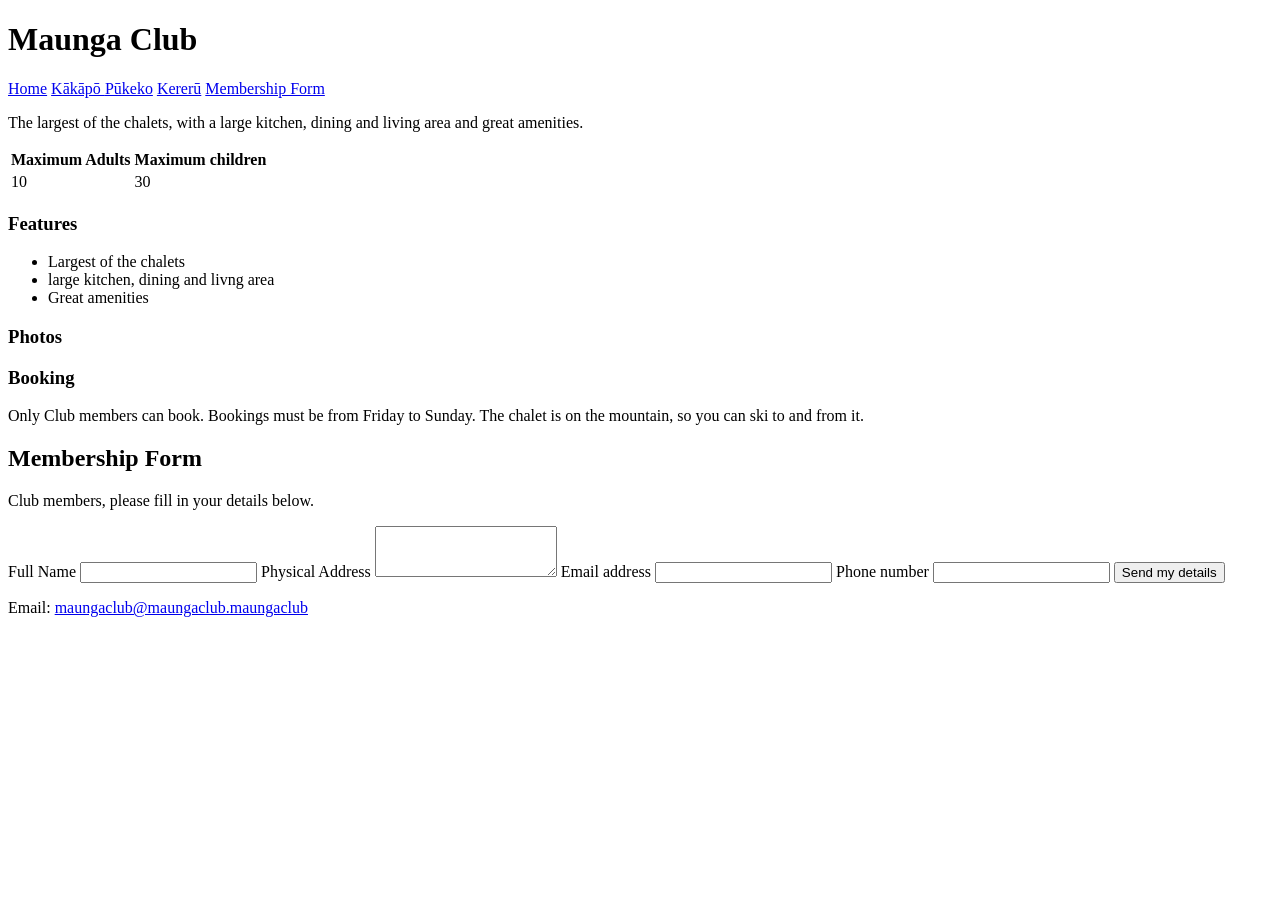
==== kakapo.html @ 293d5245 "Template website design" ====
<!DOCTYPE html>
<hmtl lang ="en"></hmtl>
<head>
    <meta charset = "UTF-8">
    <meta name ="viewport" content ="width=device-width, initial-scale=1.0">
    <title>Kākāpō | Maunga Club</title>
</head>
<body>

    <!--Header containing club name and navigation links (same on every page)-->
    <header>
        <h1>Maunga Club</h1>
        <nav>
            <a href="index.html">Home</a>
            <a href="kakapo.html">Kākāpō </a>
            <a href="pukeko.html">Pūkeko</a>
            <a href="kereru.html">Kererū</a>
            <a href="membership.html">Membership Form</a>
        </nav>
    </header>

    <main>

    <!--Chalet Name and Description-->
    <p>The largest of the chalets, with a large kitchen, dining and living area and great amenities.</p>

    <!-- Table of the maximum number of people -->
    <table> 
        <tr><th>Maximum Adults</th><th>Maximum children</th></tr>
        <tr><td>10</td><td>30</td></tr>
    </table>

    <!--Features of the Kakapo chalet-->
    <h3>Features</h3>
    <ul>
        <li>Largest of the chalets</li>
        <li> large kitchen, dining and livng area</li>
        <li>Great amenities</li>
    </ul>

    <!--images of the kakapo Chalets-->
    <h3>Photos</h3>
    


    <!--Booking Information-->
    <h3>Booking</h3>
    <p>Only Club members can book. Bookings must be from Friday to Sunday.
        The chalet is on the mountain, so you can ski to and from it.
    </p>
    </main>

     <!--Footer containing membership form (same on every page)-->
    <footer id="membership">
        <h2>Membership Form</h2>
        <p> Club members, please fill in your details below.</p>
        <!-- The form opens the user's email program with their details. "required" means the box cannot be empty-->
         <form action ="mailto: maungaclub@maungaclub.manugaclub" method=" post"enctype="text/plain">
            <label for= "name">Full Name</label>
            <input type="text" id ="name" name ="Full Name" required>

            <label for= "address">Physical Address</label>
            <textarea id ="address" name ="Physical address" rows="3" required></textarea>
            <label for="email">Email address</label>
      <input type="email" id="email" name="Email address" required>

      <label for="phone">Phone number</label>
      <input type="tel" id="phone" name="Phone number" required>

      <button type="submit">Send my details</button>
    </form>
    <p>Email: <a href="mailto:maungaclub@maungaclub.maungaclub">maungaclub@maungaclub.maungaclub</a></p>
  </footer>

</body>
</html>




</body>
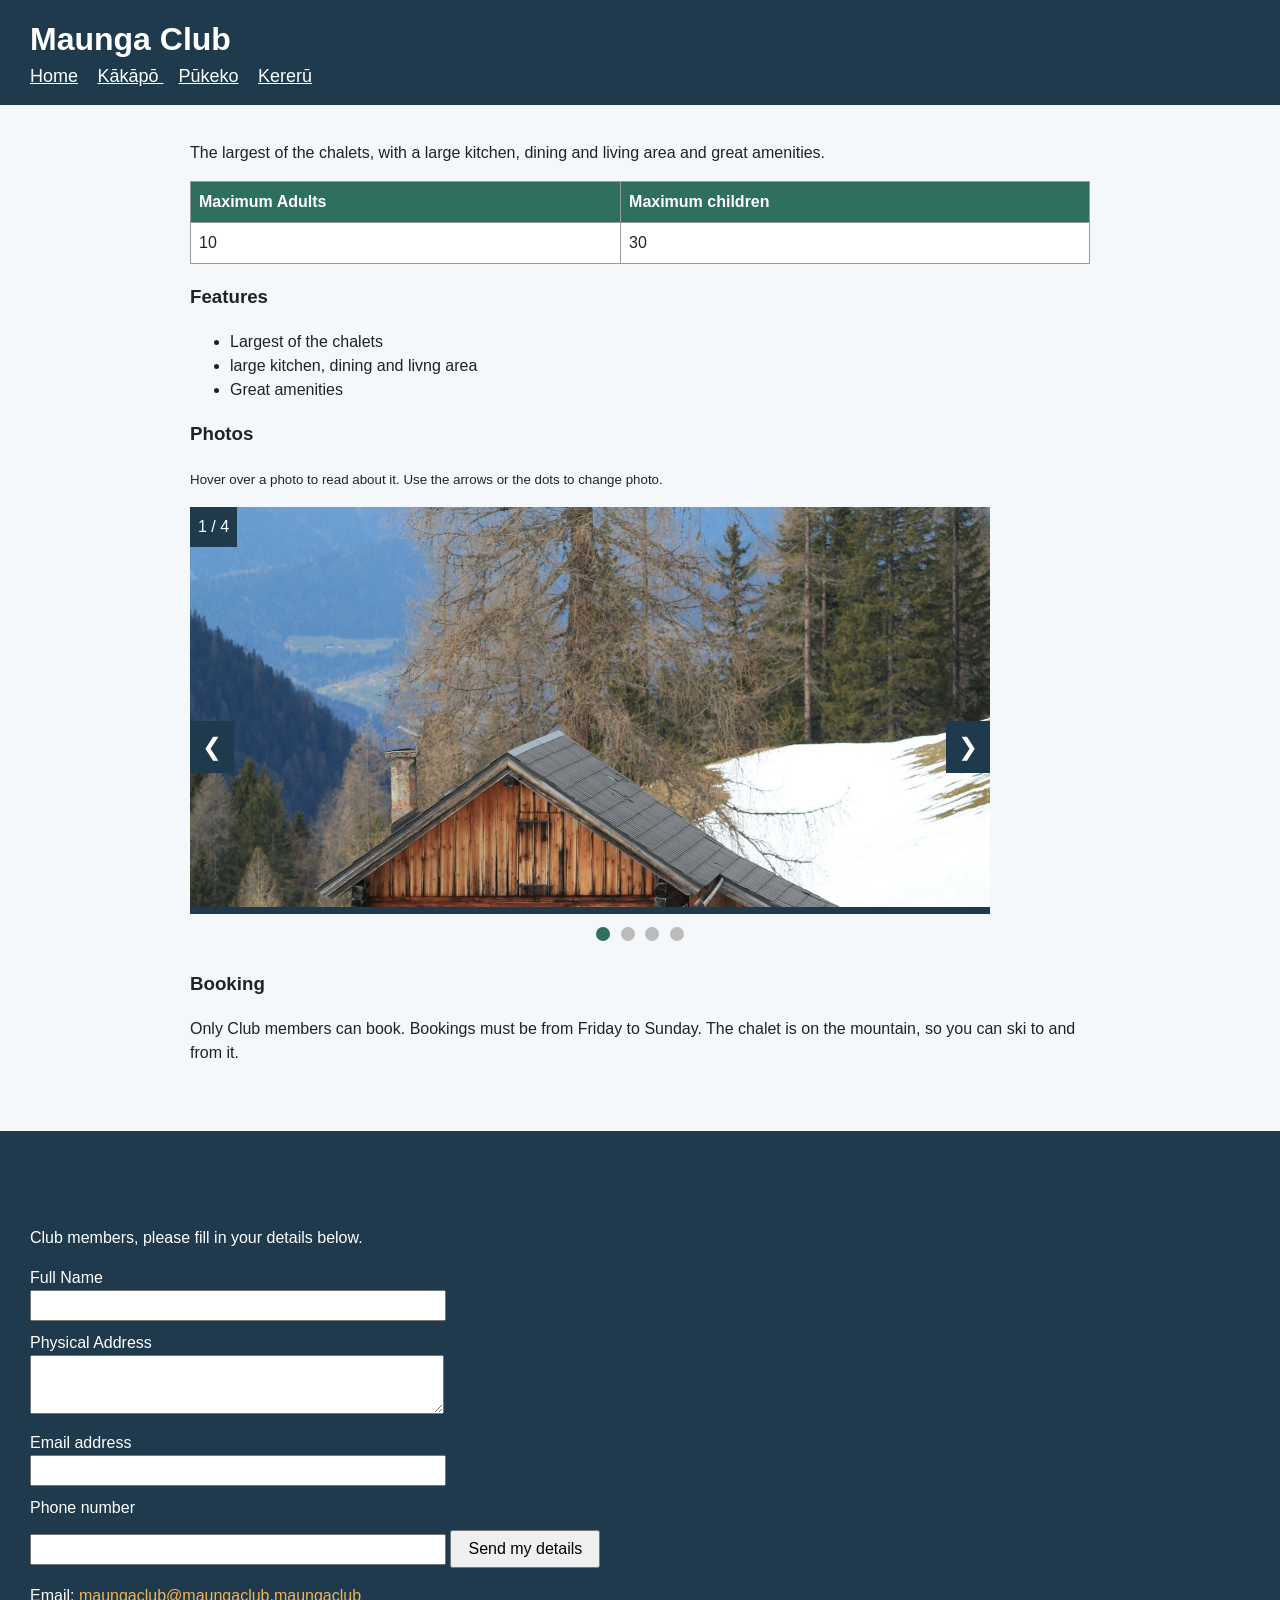
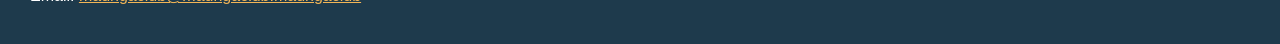
==== commit d75449f1: "Improving the template design" ====
--- a/kakapo.html
+++ b/kakapo.html
@@ -1,9 +1,11 @@
 <!DOCTYPE html>
-<hmtl lang ="en"></hmtl>
+<html lang ="en">
 <head>
     <meta charset = "UTF-8">
-    <meta name ="viewport" content ="width=device-width, initial-scale=1.0">
+    <meta name="viewport" content="width=device-width, initial-scale=1.0">
     <title>Kākāpō | Maunga Club</title>
+    <link rel="stylesheet" href="styles.css">
+
 </head>
 <body>
 
@@ -15,7 +17,6 @@
             <a href="kakapo.html">Kākāpō </a>
             <a href="pukeko.html">Pūkeko</a>
             <a href="kereru.html">Kererū</a>
-            <a href="membership.html">Membership Form</a>
         </nav>
     </header>
 
@@ -38,8 +39,52 @@
         <li>Great amenities</li>
     </ul>
 
-    <!--images of the kakapo Chalets-->
+   <!--Photo slideshow of the Kakapo chalet-->
     <h3>Photos</h3>
+    <p><small>Hover over a photo to read about it. Use the arrows or the dots to change photo.</small></p>
+
+    <div class="slideshow-container">
+
+        <!--Slide 1-->
+        <div class="mySlides fade">
+            <div class="numbertext">1 / 4</div>
+            <img src="AS91893_Resources/kakapo/cabin_exterior.jpg" alt="Outside of the Kākāpo chalet">
+            <div class="text">The outside of the Kākāpo chalet. Kākāpo is the largest of the three Maunga Club chalets and it sits right on the mountain, so guests can ski straight to the door. It is big enough for up to 10 adults and 30 children.</div>
+        </div>
+
+        <!--Slide 2-->
+        <div class="mySlides fade">
+            <div class="numbertext">2 / 4</div>
+            <img src="AS91893_Resources/kakapo/cabin_view.jpg" alt="The view from the Kākāpo chalet">
+            <div class="text">The view from the Kākāpo chalet. The chalet is on the mountain, which has 550 hectares of skiing and snowboarding and the longest season in New Zealand. Guests can ski to and from the chalet.</div>
+        </div>
+
+        <!--Slide 3-->
+        <div class="mySlides fade">
+            <div class="numbertext">3 / 4</div>
+            <img src="AS91893_Resources/kakapo/bunk_room.jpg" alt="A bunk room inside the Kākāpo chalet">
+            <div class="text">A bunk room inside the Kākāpo chalet. Kākāpo has shared accommodation, so large groups and families can all stay together under one roof.</div>
+        </div>
+
+        <!--Slide 4-->
+        <div class="mySlides fade">
+            <div class="numbertext">4 / 4</div>
+            <img src="AS91893_Resources/kakapo/hallway.jpg" alt="The hallway inside the Kākāpo chalet">
+            <div class="text">The hallway inside the Kākāpo chalet. It connects the bunk rooms to the large kitchen, dining and living area where guests can cook, eat and relax after a day in the snow.</div>
+        </div>
+
+        <!--Previous and next buttons-->
+        <button class="prev" onclick="plusSlides(-1)" aria-label="Previous photo">&#10094;</button>
+        <button class="next" onclick="plusSlides(1)" aria-label="Next photo">&#10095;</button>
+    </div>
+
+    <!--The dots under the photos (one dot for each photo)-->
+    <div class="dots">
+        <span class="dot" onclick="currentSlide(1)"></span>
+        <span class="dot" onclick="currentSlide(2)"></span>
+        <span class="dot" onclick="currentSlide(3)"></span>
+        <span class="dot" onclick="currentSlide(4)"></span>
+    </div>
     
 
 
@@ -55,7 +100,7 @@
         <h2>Membership Form</h2>
         <p> Club members, please fill in your details below.</p>
         <!-- The form opens the user's email program with their details. "required" means the box cannot be empty-->
-         <form action ="mailto: maungaclub@maungaclub.manugaclub" method=" post"enctype="text/plain">
+        <form action ="mailto: maungaclub@maungaclub.manugaclub" method=" post"enctype="text/plain">
             <label for= "name">Full Name</label>
             <input type="text" id ="name" name ="Full Name" required>
 
@@ -72,12 +117,6 @@
     <p>Email: <a href="mailto:maungaclub@maungaclub.maungaclub">maungaclub@maungaclub.maungaclub</a></p>
   </footer>
 
+<script src="script.js"></script>
 </body>
-</html>
-
-
-
-
-</body>
-
-
+</html>
--- a/styles.css
+++ b/styles.css
@@ -0,0 +1,52 @@
+/* ---------- Maunga Club styles (used by every page) ---------- */
+body { font-family: Arial, sans-serif; margin: 0; background-color: #f4f8fb; color: #222; line-height: 1.5; }
+header { background-color: #1e3a4c; color: white; padding: 15px 30px; }
+header h1 { margin: 0; }
+nav a { color: white; margin-right: 15px; font-size: 18px; }
+main { max-width: 900px; margin: 0 auto; padding: 20px; }
+h2 { color: #1e3a4c; }
+.chalet-box { background-color: white; border: 1px solid #ccc; border-left: 6px solid #2f6f5e; padding: 10px 20px; margin-bottom: 15px; }
+table { border-collapse: collapse; width: 100%; background-color: white; }
+th, td { border: 1px solid #999; padding: 8px; text-align: left; }
+th { background-color: #2f6f5e; color: white; }
+img { width: 100%; max-width: 280px; margin: 5px; }
+footer { background-color: #1e3a4c; color: white; padding: 20px 30px; margin-top: 30px; }
+footer a { color: #f2b556; }
+label { display: block; margin-top: 10px; }
+input, textarea { width: 100%; max-width: 400px; padding: 6px; }
+button { margin-top: 10px; padding: 8px 16px; font-size: 16px; }
+
+/* Heading inside the footer */
+.footer-title { color: white; }
+
+
+/* ---------- Photo slideshow (Kakapo page) ---------- */
+
+/* The box that holds the photos */
+.slideshow-container { position: relative; max-width: 800px; background-color: #1e3a4c; }
+
+/* Hide all the slides. The JavaScript shows one at a time */
+.mySlides { display: none; position: relative; }
+
+/* Make every photo the same size */
+.mySlides img { width: 100%; max-width: none; height: 400px; margin: 0; object-fit: cover; }
+
+/* Slide number in the top left corner */
+.numbertext { position: absolute; top: 0; left: 0; color: white; background-color: #1e3a4c; padding: 8px; }
+
+/* Description at the bottom of the photo. It is see-through (opacity 0) until the mouse is over the photo */
+.text { opacity: 0; transition: opacity 0.5s; position: absolute; bottom: 0; left: 0; width: 100%; color: white; background-color: #1e3a4c; padding: 15px; }
+
+/* When the mouse is over the photo, the description fades in (opacity 1) */
+.mySlides:hover .text { opacity: 1; }
+
+/* Previous and next buttons */
+.prev, .next { position: absolute; top: 50%; background-color: #1e3a4c; color: white; border: none; font-size: 24px; padding: 12px; cursor: pointer; }
+.prev { left: 0; }
+.next { right: 0; }
+.prev:hover, .next:hover { background-color: #2f6f5e; }
+
+/* The dots under the photos */
+.dots { text-align: center; margin-top: 10px; }
+.dot { display: inline-block; height: 14px; width: 14px; margin: 3px; background-color: #bbb; border-radius: 50%; cursor: pointer; }
+.dot:hover, .active { background-color: #2f6f5e; }
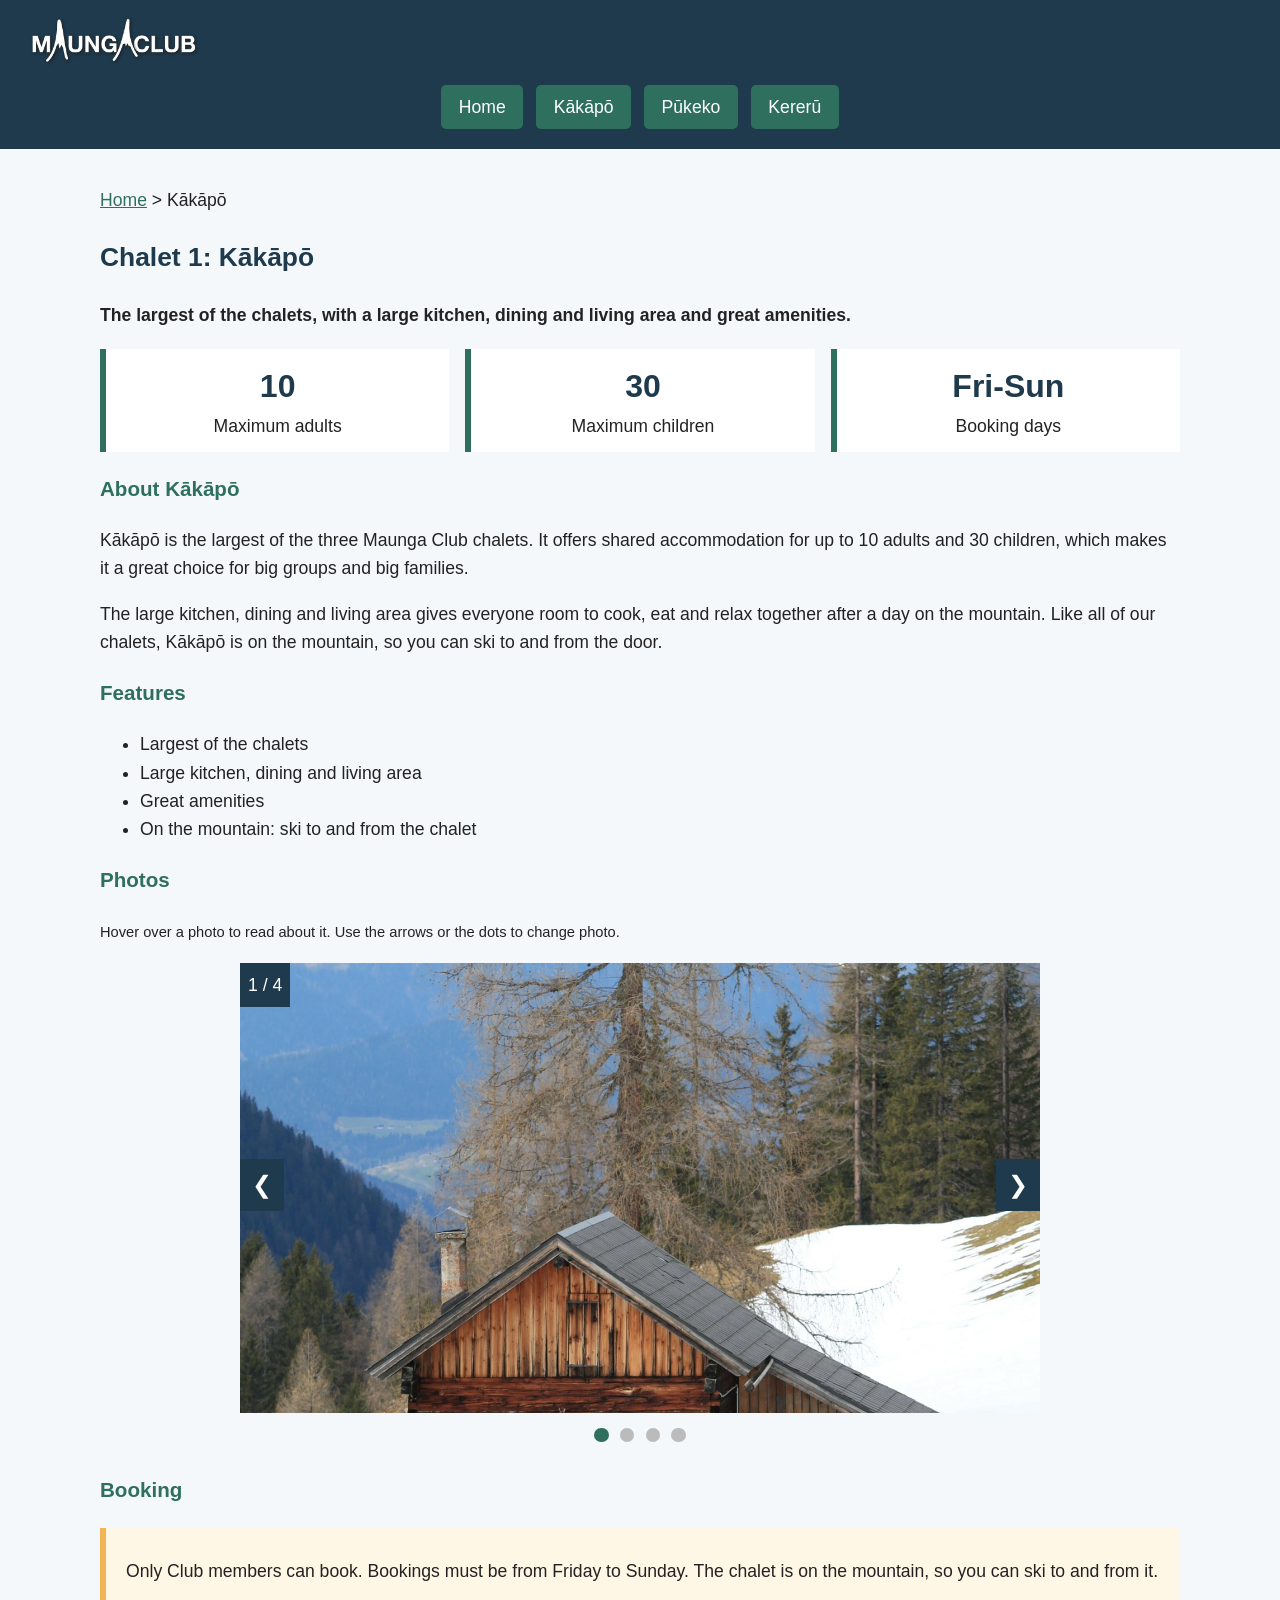
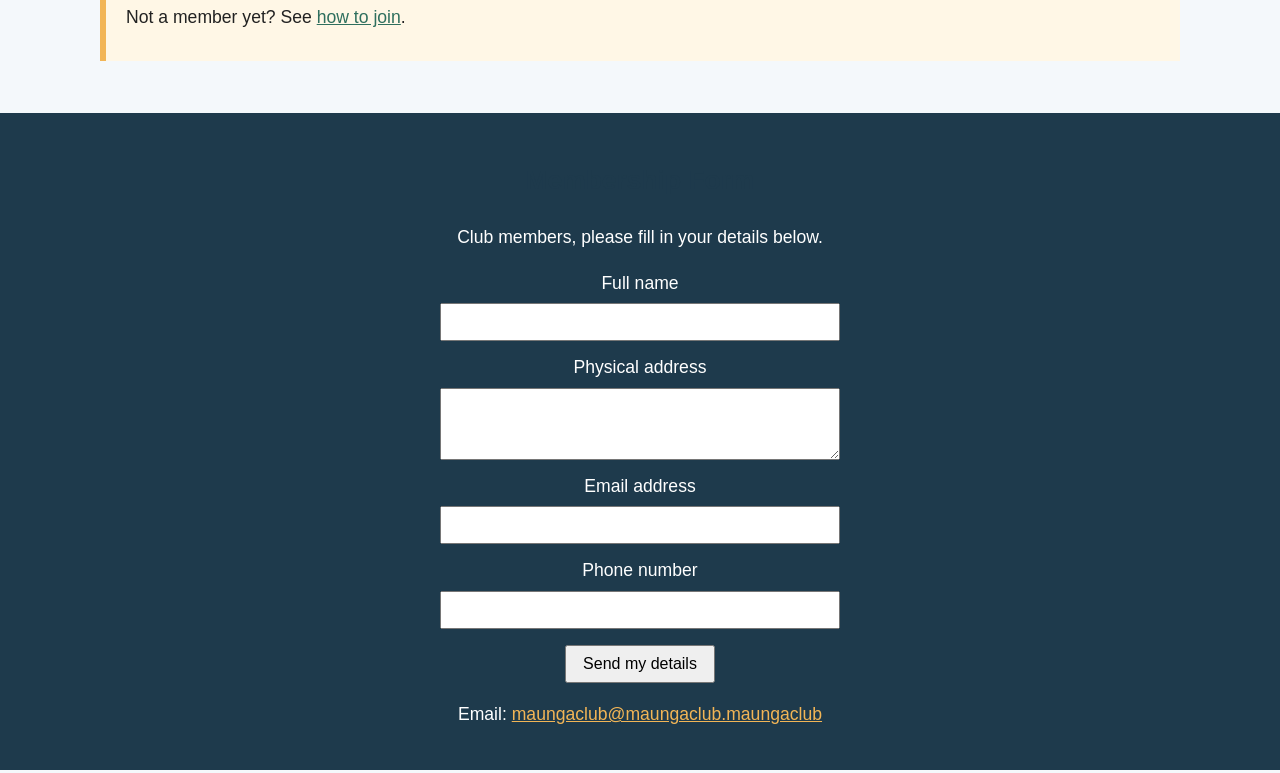
==== commit c274b168: "second improvment" ====
--- a/kakapo.html
+++ b/kakapo.html
@@ -1,122 +1,126 @@
 <!DOCTYPE html>
-<html lang ="en">
+<html lang="en">
 <head>
-    <meta charset = "UTF-8">
-    <meta name="viewport" content="width=device-width, initial-scale=1.0">
-    <title>Kākāpō | Maunga Club</title>
-    <link rel="stylesheet" href="styles.css">
-
+  <meta charset="UTF-8">
+  <meta name="viewport" content="width=device-width, initial-scale=1.0">
+  <title>Kākāpō | Maunga Club</title>
+  <link rel="stylesheet" href="styles.css"> <!-- Link to CSS file -->
 </head>
 <body>
+  <!-- Header containing the logo and navigation links (same on every page) -->
+  <header>
+    <h1><a class="logo" href="index.html" class="logo">
+        <img src="AS91893_Resources/Maunga_Club_white.png" alt="Maunga Club Logo"></a></h1>
+    <nav>
+      <a href="index.html">Home</a>
+      <a href="kakapo.html">Kākāpō</a>
+      <a href="pukeko.html">Pūkeko</a>
+      <a href="kereru.html">Kererū</a>
+    </nav>
+  </header>
 
-    <!--Header containing club name and navigation links (same on every page)-->
-    <header>
-        <h1>Maunga Club</h1>
-        <nav>
-            <a href="index.html">Home</a>
-            <a href="kakapo.html">Kākāpō </a>
-            <a href="pukeko.html">Pūkeko</a>
-            <a href="kereru.html">Kererū</a>
-        </nav>
-    </header>
+  <main>
+    <!-- Link back to the home page -->
+    <p><a href="index.html">Home</a> &gt; Kākāpō</p>
 
-    <main>
+    <!-- Chalet name and description -->
+    <h2>Chalet 1: Kākāpō</h2>
+    <p><strong>The largest of the chalets, with a large kitchen, dining and living area and great amenities.</strong></p>
 
-    <!--Chalet Name and Description-->
-    <p>The largest of the chalets, with a large kitchen, dining and living area and great amenities.</p>
+    <!-- Quick facts (this replaces the table) -->
+    <div class="facts">
+      <div class="fact"><span class="number">10</span>Maximum adults</div>
+      <div class="fact"><span class="number">30</span>Maximum children</div>
+      <div class="fact"><span class="number">Fri-Sun</span>Booking days</div>
+    </div>
 
-    <!-- Table of the maximum number of people -->
-    <table> 
-        <tr><th>Maximum Adults</th><th>Maximum children</th></tr>
-        <tr><td>10</td><td>30</td></tr>
-    </table>
+    <!-- More about the chalet -->
+    <h3>About Kākāpō</h3>
+    <p>Kākāpō is the largest of the three Maunga Club chalets. It offers shared accommodation for up to 10 adults and 30 children, which makes it a great choice for big groups and big families.</p>
+    <p>The large kitchen, dining and living area gives everyone room to cook, eat and relax together after a day on the mountain. Like all of our chalets, Kākāpō is on the mountain, so you can ski to and from the door.</p>
 
-    <!--Features of the Kakapo chalet-->
+    <!-- Features -->
     <h3>Features</h3>
     <ul>
-        <li>Largest of the chalets</li>
-        <li> large kitchen, dining and livng area</li>
-        <li>Great amenities</li>
+      <li>Largest of the chalets</li>
+      <li>Large kitchen, dining and living area</li>
+      <li>Great amenities</li>
+      <li>On the mountain: ski to and from the chalet</li>
     </ul>
 
-   <!--Photo slideshow of the Kakapo chalet-->
+    <!-- Photo slideshow -->
     <h3>Photos</h3>
     <p><small>Hover over a photo to read about it. Use the arrows or the dots to change photo.</small></p>
-
     <div class="slideshow-container">
 
-        <!--Slide 1-->
-        <div class="mySlides fade">
-            <div class="numbertext">1 / 4</div>
-            <img src="AS91893_Resources/kakapo/cabin_exterior.jpg" alt="Outside of the Kākāpo chalet">
-            <div class="text">The outside of the Kākāpo chalet. Kākāpo is the largest of the three Maunga Club chalets and it sits right on the mountain, so guests can ski straight to the door. It is big enough for up to 10 adults and 30 children.</div>
-        </div>
+      <!-- Slide 1 -->
+      <div class="mySlides fade">
+        <div class="numbertext">1 / 4</div>
+        <img src="AS91893_Resources/kakapo/cabin_exterior.jpg" alt="Outside of the Kākāpō chalet">
+        <div class="text">The outside of the Kākāpō chalet. Kākāpō is the largest of the three Maunga Club chalets and it sits right on the mountain, so guests can ski straight to the door. It is big enough for up to 10 adults and 30 children.</div>
+      </div>
 
-        <!--Slide 2-->
-        <div class="mySlides fade">
-            <div class="numbertext">2 / 4</div>
-            <img src="AS91893_Resources/kakapo/cabin_view.jpg" alt="The view from the Kākāpo chalet">
-            <div class="text">The view from the Kākāpo chalet. The chalet is on the mountain, which has 550 hectares of skiing and snowboarding and the longest season in New Zealand. Guests can ski to and from the chalet.</div>
-        </div>
+      <!-- Slide 2 -->
+      <div class="mySlides fade">
+        <div class="numbertext">2 / 4</div>
+        <img src="AS91893_Resources/kakapo/cabin_view.jpg" alt="The view from the Kākāpō chalet">
+        <div class="text">The view from the Kākāpō chalet. The chalet is on the mountain, which has 550 hectares of skiing and snowboarding and the longest season in New Zealand. Guests can ski to and from the chalet.</div>
+      </div>
 
-        <!--Slide 3-->
-        <div class="mySlides fade">
-            <div class="numbertext">3 / 4</div>
-            <img src="AS91893_Resources/kakapo/bunk_room.jpg" alt="A bunk room inside the Kākāpo chalet">
-            <div class="text">A bunk room inside the Kākāpo chalet. Kākāpo has shared accommodation, so large groups and families can all stay together under one roof.</div>
-        </div>
+      <!-- Slide 3 -->
+      <div class="mySlides fade">
+        <div class="numbertext">3 / 4</div>
+        <img src="AS91893_Resources/kakapo/bunk_room.jpg" alt="A bunk room inside the Kākāpō chalet">
+        <div class="text">A bunk room inside the Kākāpō chalet. Kākāpō has shared accommodation, so large groups and families can all stay together under one roof.</div>
+      </div>
 
-        <!--Slide 4-->
-        <div class="mySlides fade">
-            <div class="numbertext">4 / 4</div>
-            <img src="AS91893_Resources/kakapo/hallway.jpg" alt="The hallway inside the Kākāpo chalet">
-            <div class="text">The hallway inside the Kākāpo chalet. It connects the bunk rooms to the large kitchen, dining and living area where guests can cook, eat and relax after a day in the snow.</div>
-        </div>
+      <!-- Slide 4 -->
+      <div class="mySlides fade">
+        <div class="numbertext">4 / 4</div>
+        <img src="AS91893_Resources/kakapo/hallway.jpg" alt="The hallway inside the Kākāpō chalet">
+        <div class="text">The hallway inside the Kākāpō chalet. It connects the bunk rooms to the large kitchen, dining and living area where guests can cook, eat and relax after a day in the snow.</div>
+      </div>
 
-        <!--Previous and next buttons-->
-        <button class="prev" onclick="plusSlides(-1)" aria-label="Previous photo">&#10094;</button>
-        <button class="next" onclick="plusSlides(1)" aria-label="Next photo">&#10095;</button>
+      <!-- Previous and next buttons -->
+      <button class="prev" onclick="plusSlides(-1)" aria-label="Previous photo">&#10094;</button>
+      <button class="next" onclick="plusSlides(1)" aria-label="Next photo">&#10095;</button>
     </div>
 
-    <!--The dots under the photos (one dot for each photo)-->
+    <!-- The dots under the photos -->
     <div class="dots">
-        <span class="dot" onclick="currentSlide(1)"></span>
-        <span class="dot" onclick="currentSlide(2)"></span>
-        <span class="dot" onclick="currentSlide(3)"></span>
-        <span class="dot" onclick="currentSlide(4)"></span>
+      <span class="dot" onclick="currentSlide(1)"></span>
+      <span class="dot" onclick="currentSlide(2)"></span>
+      <span class="dot" onclick="currentSlide(3)"></span>
+      <span class="dot" onclick="currentSlide(4)"></span>
     </div>
-    
 
+    <!-- Booking information -->
+    <h3>Booking</h3>
+    <div class="notice">
+      <p>Only Club members can book. Bookings must be from Friday to Sunday. The chalet is on the mountain, so you can ski to and from it.</p>
+      <p>Not a member yet? See <a href="index.html#join">how to join</a>.</p>
+    </div>
+  </main>
 
-    <!--Booking Information-->
-    <h3>Booking</h3>
-    <p>Only Club members can book. Bookings must be from Friday to Sunday.
-        The chalet is on the mountain, so you can ski to and from it.
-    </p>
-    </main>
-
-     <!--Footer containing membership form (same on every page)-->
-    <footer id="membership">
-        <h2>Membership Form</h2>
-        <p> Club members, please fill in your details below.</p>
-        <!-- The form opens the user's email program with their details. "required" means the box cannot be empty-->
-        <form action ="mailto: maungaclub@maungaclub.manugaclub" method=" post"enctype="text/plain">
-            <label for= "name">Full Name</label>
-            <input type="text" id ="name" name ="Full Name" required>
-
-            <label for= "address">Physical Address</label>
-            <textarea id ="address" name ="Physical address" rows="3" required></textarea>
-            <label for="email">Email address</label>
+  <!-- Footer containing the membership form (same on every page) -->
+  <footer id="membership">
+    <h2 class="footer-title">Membership Form</h2>
+    <p>Club members, please fill in your details below.</p>
+    <!-- The form opens the user's email program with their details. "required" means the box cannot be empty -->
+    <form action="mailto:maungaclub@maungaclub.maungaclub" method="post" enctype="text/plain">
+      <label for="name">Full name</label>
+      <input type="text" id="name" name="Full name" required>
+      <label for="address">Physical address</label>
+      <textarea id="address" name="Physical address" rows="3" required></textarea>
+      <label for="email">Email address</label>
       <input type="email" id="email" name="Email address" required>
-
       <label for="phone">Phone number</label>
       <input type="tel" id="phone" name="Phone number" required>
-
       <button type="submit">Send my details</button>
     </form>
     <p>Email: <a href="mailto:maungaclub@maungaclub.maungaclub">maungaclub@maungaclub.maungaclub</a></p>
   </footer>
 
-<script src="script.js"></script>
+  <script src="script.js"></script>
 </body>
 </html>
--- a/styles.css
+++ b/styles.css
@@ -1,52 +1,105 @@
-/* ---------- Maunga Club styles (used by every page) ---------- */
-body { font-family: Arial, sans-serif; margin: 0; background-color: #f4f8fb; color: #222; line-height: 1.5; }
-header { background-color: #1e3a4c; color: white; padding: 15px 30px; }
-header h1 { margin: 0; }
-nav a { color: white; margin-right: 15px; font-size: 18px; }
-main { max-width: 900px; margin: 0 auto; padding: 20px; }
+/* ---------- Base styles ---------- */
+* { box-sizing: border-box; }
+
+/* Sizes use rem (relative to the base font size) so the page scales on big screens and when zoomed */
+html { font-size: 100%; }
+@media (min-width: 1600px) { html { font-size: 125%; } }   /* zoomed out / big screens: make everything bigger */
+@media (min-width: 2400px) { html { font-size: 150%; } }
+
+body { font-family: Arial, sans-serif; font-size: 1.1rem; margin: 0; background-color: #f4f8fb; color: #222; line-height: 1.6; }
+main { max-width: 70rem; margin: 0 auto; padding: 1.25rem; }
 h2 { color: #1e3a4c; }
-.chalet-box { background-color: white; border: 1px solid #ccc; border-left: 6px solid #2f6f5e; padding: 10px 20px; margin-bottom: 15px; }
-table { border-collapse: collapse; width: 100%; background-color: white; }
-th, td { border: 1px solid #999; padding: 8px; text-align: left; }
-th { background-color: #2f6f5e; color: white; }
-img { width: 100%; max-width: 280px; margin: 5px; }
-footer { background-color: #1e3a4c; color: white; padding: 20px 30px; margin-top: 30px; }
+h3 { color: #2f6f5e; }
+img { max-width: 100%; height: auto; }
+a { color: #2f6f5e; }
+
+/* ---------- Header and navigation ---------- */
+header { 
+  background-color: #1e3a4c; 
+  padding: 1rem 1.5rem; 
+}
+
+header h1 { 
+  margin: 0; 
+  text-align: left; 
+}
+
+/* Forces logo dimensions to stay identical on every page */
+.logo,
+.logo img {
+  display: block;
+  width: 14rem;
+  max-width: 80%;
+  height: auto;
+}
+
+nav { 
+  text-align: center; 
+  margin-top: 0.75rem; 
+}
+
+nav a { 
+  display: inline-block; 
+  color: white; 
+  background-color: #2f6f5e; 
+  padding: 0.5rem 1.1rem; 
+  margin: 0.25rem; 
+  text-decoration: none; 
+  border-radius: 5px; 
+}
+
+nav a:hover { 
+  background-color: #f2b556; 
+  color: #1e3a4c; 
+}
+
+nav { text-align: center; margin-top: 0.75rem; }
+nav a { display: inline-block; color: white; background-color: #2f6f5e; padding: 0.5rem 1.1rem; margin: 0.25rem; text-decoration: none; border-radius: 5px; }
+nav a:hover { background-color: #f2b556; color: #1e3a4c; }
+
+/* ---------- Home page ---------- */
+.hero { background-color: #2f6f5e; color: white; text-align: center; padding: 2.5rem 1.25rem; }
+.hero h2 { color: white; font-size: 2rem; margin: 0 0 0.5rem 0; }
+.hero p { max-width: 45rem; margin: 0 auto; }
+
+/* Chalet boxes sit in a grid: 3 across on wide screens, fewer across when narrow or zoomed in */
+.chalet-grid { display: grid; grid-template-columns: repeat(auto-fit, minmax(16rem, 1fr)); gap: 1.25rem; }
+.chalet-box { background-color: white; border: 1px solid #ccc; border-top: 6px solid #2f6f5e; padding: 1rem 1.25rem; }
+.chalet-box img { width: 100%; height: 11rem; object-fit: cover; margin-bottom: 0.5rem; }
+
+/* ---------- Chalet pages ---------- */
+.facts { display: flex; flex-wrap: wrap; gap: 1rem; margin: 1.25rem 0; }
+.fact { flex: 1 1 10rem; background-color: white; border-left: 6px solid #2f6f5e; padding: 0.75rem 1rem; text-align: center; }
+.number { display: block; font-size: 2rem; font-weight: bold; color: #1e3a4c; }
+.notice { background-color: #fff7e6; border-left: 6px solid #f2b556; padding: 0.75rem 1.25rem; }
+
+/* ---------- Footer and form ---------- */
+footer { background-color: #1e3a4c; color: white; padding: 1.5rem; margin-top: 2rem; text-align: center; }
 footer a { color: #f2b556; }
-label { display: block; margin-top: 10px; }
-input, textarea { width: 100%; max-width: 400px; padding: 6px; }
-button { margin-top: 10px; padding: 8px 16px; font-size: 16px; }
+label { display: block; margin-top: 0.75rem; }
+input, textarea { width: 100%; max-width: 25rem; padding: 0.5rem; margin: 0.4rem auto; display: block; font-size: 1rem; }
+button { margin: 1rem auto 0.25rem auto; padding: 0.5rem 1rem; font-size: 1rem; display: block; cursor: pointer; }
 
-/* Heading inside the footer */
-.footer-title { color: white; }
+/* ---------- Photo slideshow ---------- */
+.slideshow-container { position: relative; max-width: 50rem; margin: 0 auto; background-color: #1e3a4c; }
+.mySlides { display: none; position: relative; }
+.mySlides img { width: 100%; aspect-ratio: 16 / 9; max-height: 32rem; height: auto; object-fit: cover; display: block; }   /* photo shape stays the same when zoomed */
+.numbertext { position: absolute; top: 0; left: 0; color: white; background-color: #1e3a4c; padding: 0.5rem; }
 
-
-/* ---------- Photo slideshow (Kakapo page) ---------- */
-
-/* The box that holds the photos */
-.slideshow-container { position: relative; max-width: 800px; background-color: #1e3a4c; }
-
-/* Hide all the slides. The JavaScript shows one at a time */
-.mySlides { display: none; position: relative; }
-
-/* Make every photo the same size */
-.mySlides img { width: 100%; max-width: none; height: 400px; margin: 0; object-fit: cover; }
-
-/* Slide number in the top left corner */
-.numbertext { position: absolute; top: 0; left: 0; color: white; background-color: #1e3a4c; padding: 8px; }
-
-/* Description at the bottom of the photo. It is see-through (opacity 0) until the mouse is over the photo */
-.text { opacity: 0; transition: opacity 0.5s; position: absolute; bottom: 0; left: 0; width: 100%; color: white; background-color: #1e3a4c; padding: 15px; }
-
-/* When the mouse is over the photo, the description fades in (opacity 1) */
+/* The description fades in when the mouse is over the photo */
+.text { opacity: 0; transition: opacity 0.5s; position: absolute; bottom: 0; left: 0; width: 100%; color: white; background-color: #1e3a4c; padding: 1rem; }
 .mySlides:hover .text { opacity: 1; }
 
-/* Previous and next buttons */
-.prev, .next { position: absolute; top: 50%; background-color: #1e3a4c; color: white; border: none; font-size: 24px; padding: 12px; cursor: pointer; }
+.prev, .next { position: absolute; top: 40%; background-color: #1e3a4c; color: white; border: none; font-size: 1.5rem; padding: 0.75rem; cursor: pointer; }
 .prev { left: 0; }
 .next { right: 0; }
 .prev:hover, .next:hover { background-color: #2f6f5e; }
+.dots { text-align: center; margin-top: 0.75rem; }
+.dot { display: inline-block; height: 0.9rem; width: 0.9rem; margin: 0.2rem; background-color: #bbb; border-radius: 50%; cursor: pointer; }
+.dot:hover, .active { background-color: #2f6f5e; }
 
-/* The dots under the photos */
-.dots { text-align: center; margin-top: 10px; }
-.dot { display: inline-block; height: 14px; width: 14px; margin: 3px; background-color: #bbb; border-radius: 50%; cursor: pointer; }
-.dot:hover, .active { background-color: #2f6f5e; }
+/* Small screens, phones and zoomed in: put the description under the photo so it never covers it */
+@media (max-width: 700px) {
+  .text { position: static; opacity: 1; }
+  .prev, .next { top: 20%; }
+  .logo img { width: 10rem; }
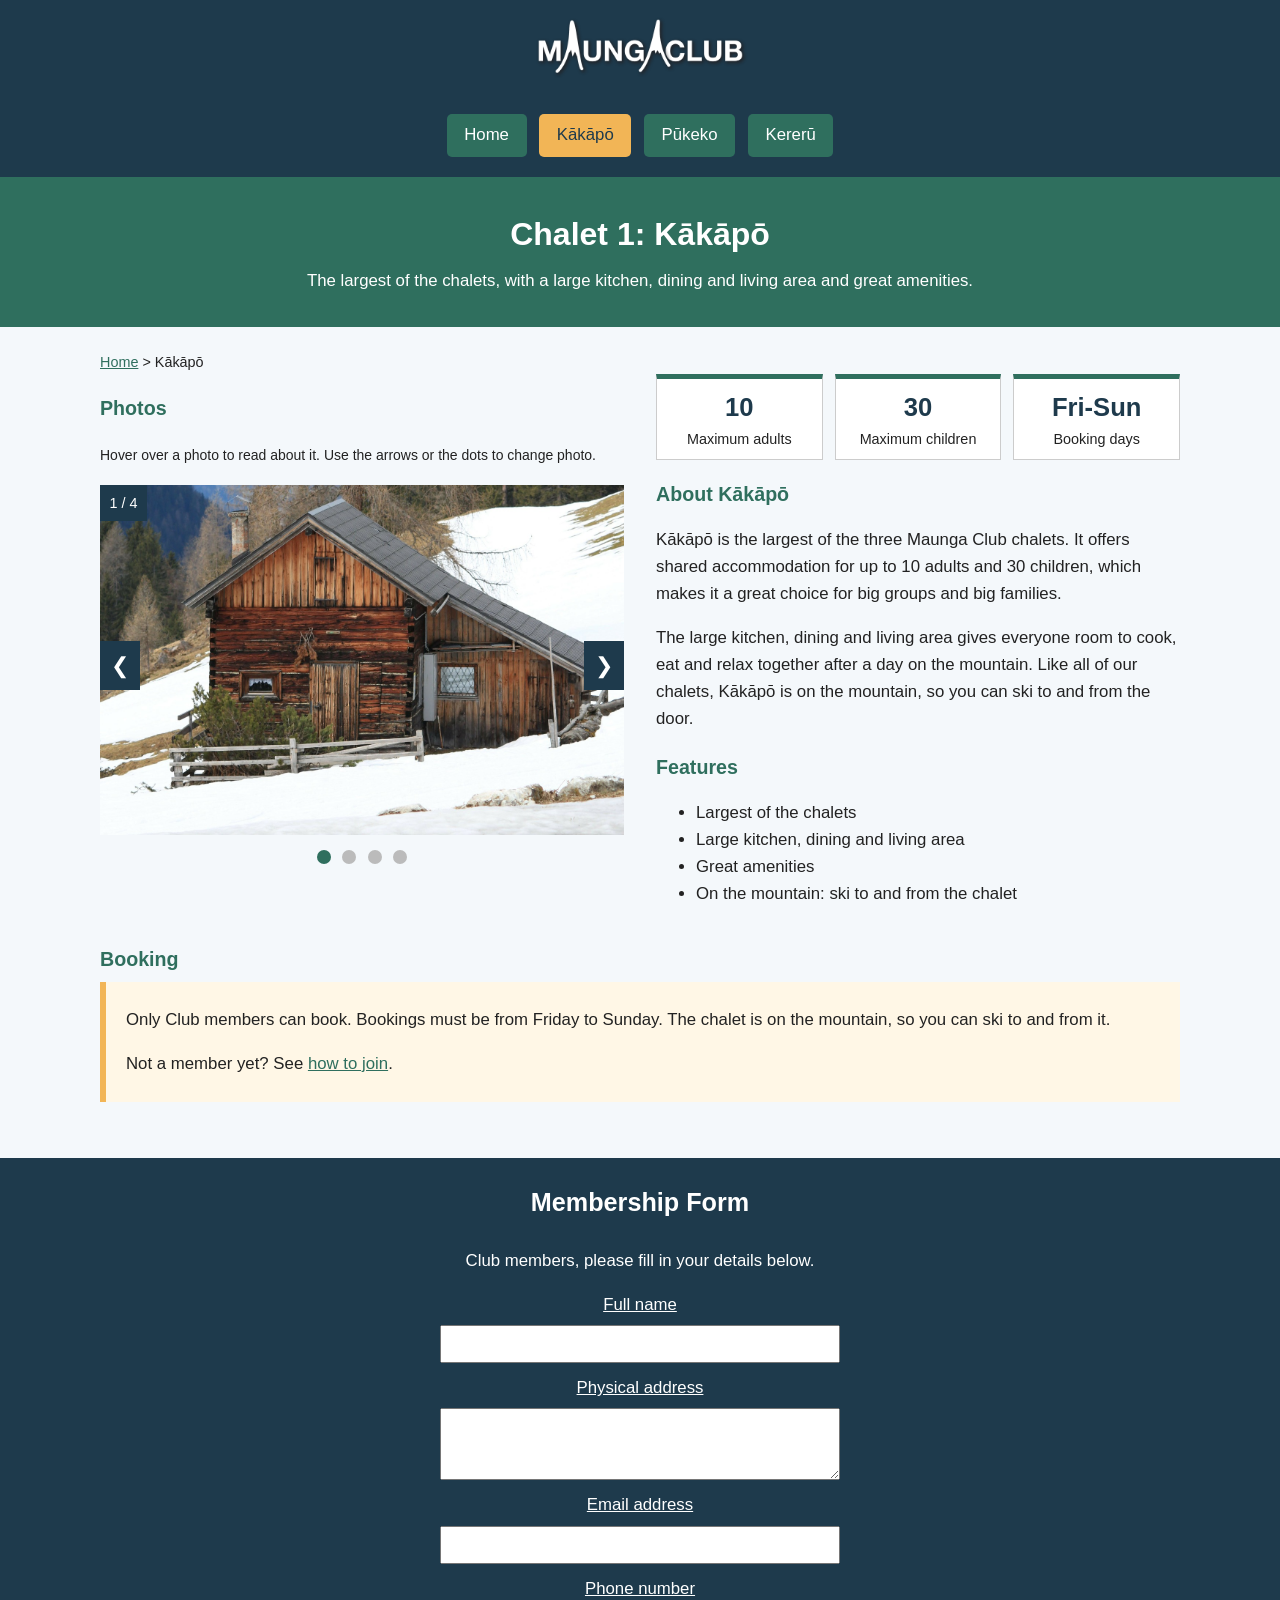
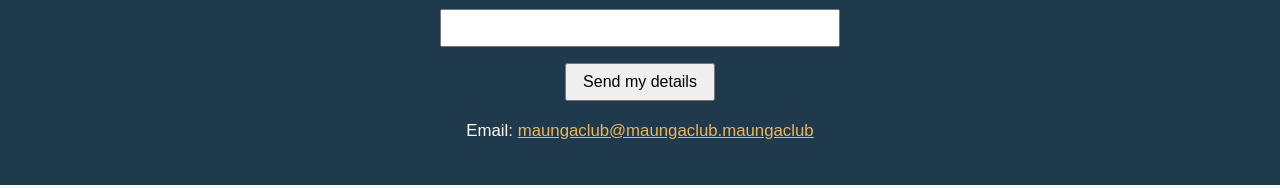
==== commit dac8507a: "final outcome (after feeback)" ====
--- a/kakapo.html
+++ b/kakapo.html
@@ -9,47 +9,29 @@
 <body>
   <!-- Header containing the logo and navigation links (same on every page) -->
   <header>
-    <h1><a class="logo" href="index.html" class="logo">
-        <img src="AS91893_Resources/Maunga_Club_white.png" alt="Maunga Club Logo"></a></h1>
+    <h1><a class="logo" href="index.html"><img src="AS91893_Resources/Maunga_Club_white.png" alt="Maunga Club Logo"></a></h1>
     <nav>
       <a href="index.html">Home</a>
-      <a href="kakapo.html">Kākāpō</a>
+      <a href="kakapo.html" class="current">Kākāpō</a>
       <a href="pukeko.html">Pūkeko</a>
       <a href="kereru.html">Kererū</a>
     </nav>
   </header>
 
+  <!-- Banner with the chalet name and a short description -->
+  <div class="banner">
+    <h2>Chalet 1: Kākāpō</h2>
+    <p>The largest of the chalets, with a large kitchen, dining and living area and great amenities.</p>
+  </div>
+
   <main>
     <!-- Link back to the home page -->
-    <p><a href="index.html">Home</a> &gt; Kākāpō</p>
+    <p class="crumbs"><a href="index.html">Home</a> &gt; Kākāpō</p>
 
-    <!-- Chalet name and description -->
-    <h2>Chalet 1: Kākāpō</h2>
-    <p><strong>The largest of the chalets, with a large kitchen, dining and living area and great amenities.</strong></p>
-
-    <!-- Quick facts (this replaces the table) -->
-    <div class="facts">
-      <div class="fact"><span class="number">10</span>Maximum adults</div>
-      <div class="fact"><span class="number">30</span>Maximum children</div>
-      <div class="fact"><span class="number">Fri-Sun</span>Booking days</div>
-    </div>
-
-    <!-- More about the chalet -->
-    <h3>About Kākāpō</h3>
-    <p>Kākāpō is the largest of the three Maunga Club chalets. It offers shared accommodation for up to 10 adults and 30 children, which makes it a great choice for big groups and big families.</p>
-    <p>The large kitchen, dining and living area gives everyone room to cook, eat and relax together after a day on the mountain. Like all of our chalets, Kākāpō is on the mountain, so you can ski to and from the door.</p>
-
-    <!-- Features -->
-    <h3>Features</h3>
-    <ul>
-      <li>Largest of the chalets</li>
-      <li>Large kitchen, dining and living area</li>
-      <li>Great amenities</li>
-      <li>On the mountain: ski to and from the chalet</li>
-    </ul>
-
-    <!-- Photo slideshow -->
-    <h3>Photos</h3>
+    <!-- Two columns: photos on one side, information on the other -->
+    <div class="chalet-layout">
+      <div>
+        <h3>Photos</h3>
     <p><small>Hover over a photo to read about it. Use the arrows or the dots to change photo.</small></p>
     <div class="slideshow-container">
 
@@ -94,6 +76,27 @@
       <span class="dot" onclick="currentSlide(4)"></span>
     </div>
 
+      </div>
+      <div>
+        <div class="facts">
+      <div class="fact"><span class="number">10</span>Maximum adults</div>
+      <div class="fact"><span class="number">30</span>Maximum children</div>
+      <div class="fact"><span class="number">Fri-Sun</span>Booking days</div>
+    </div>
+        <h3>About Kākāpō</h3>
+    <p>Kākāpō is the largest of the three Maunga Club chalets. It offers shared accommodation for up to 10 adults and 30 children, which makes it a great choice for big groups and big families.</p>
+    <p>The large kitchen, dining and living area gives everyone room to cook, eat and relax together after a day on the mountain. Like all of our chalets, Kākāpō is on the mountain, so you can ski to and from the door.</p>
+
+        <h3>Features</h3>
+    <ul>
+      <li>Largest of the chalets</li>
+      <li>Large kitchen, dining and living area</li>
+      <li>Great amenities</li>
+      <li>On the mountain: ski to and from the chalet</li>
+    </ul>
+      </div>
+    </div>
+
     <!-- Booking information -->
     <h3>Booking</h3>
     <div class="notice">
--- a/styles.css
+++ b/styles.css
@@ -1,105 +1,162 @@
-/* ---------- Base styles ---------- */
+/* ---------- Base styles (same on every page) ---------- */
 * { box-sizing: border-box; }
-
-/* Sizes use rem (relative to the base font size) so the page scales on big screens and when zoomed */
-html { font-size: 100%; }
-@media (min-width: 1600px) { html { font-size: 125%; } }   /* zoomed out / big screens: make everything bigger */
-@media (min-width: 2400px) { html { font-size: 150%; } }
-
-body { font-family: Arial, sans-serif; font-size: 1.1rem; margin: 0; background-color: #f4f8fb; color: #222; line-height: 1.6; }
-main { max-width: 70rem; margin: 0 auto; padding: 1.25rem; }
-h2 { color: #1e3a4c; }
-h3 { color: #2f6f5e; }
-img { max-width: 100%; height: auto; }
+body { font-family: Arial, sans-serif; font-size: 1.05rem; margin: 0; background-color: #f4f8fb; color: #222; line-height: 1.6; }
+main { max-width: 70rem; margin: 0 auto; padding: 1.5rem 1.25rem; }   /* every page uses the same width */
+h2 { color: #1e3a4c; border-bottom: 3px solid #f2b556; padding-bottom: 0.3rem; margin-top: 2rem; }
+h3 { color: #2f6f5e; margin-bottom: 0.4rem; }
+img { max-width: 100%; height: auto; object-position: bottom }
 a { color: #2f6f5e; }
 
 /* ---------- Header and navigation ---------- */
-header { 
-  background-color: #1e3a4c; 
-  padding: 1rem 1.5rem; 
-}
+header { background-color: #1e3a4c; padding: 1rem 1.5rem; }
+header h1 { margin: 0; text-align: center; }
+.logo img { width: 14rem; max-width: 80%; }
+nav { text-align: center; margin-top: 0.75rem; }
+nav a { display: inline-block; 
+    color: white; 
+    background-color: #2f6f5e; 
+    padding: 0.5rem 1.1rem; 
+    margin: 0.25rem; 
+    text-decoration: none; 
+    border-radius: 5px; }
+nav a:hover, nav a.current { background-color: #f2b556; color: #1e3a4c; }   /* "current" marks the page you are on */
 
-header h1 { 
-  margin: 0; 
-  text-align: left; 
-}
+/* ---------- Banner at the top of every page ---------- */
+.banner { background-color: #2f6f5e; color: white; text-align: center; padding: 2rem 1.25rem; }
+.banner h2 { color: white; border: none; font-size: 2rem; margin: 0 0 0.5rem 0; padding: 0; }
+.banner p { max-width: 45rem; margin: 0 auto; }
 
-/* Forces logo dimensions to stay identical on every page */
-.logo,
-.logo img {
-  display: block;
-  width: 14rem;
-  max-width: 80%;
-  height: auto;
-}
+/* ---------- Boxes (cards) ---------- */
+.card-grid { display: grid; 
+    grid-template-columns: repeat(auto-fit, minmax(15rem, 1fr)); 
+    gap: 1.25rem; }
+.card { background-color: white; 
+    border: 1px solid #ccc; 
+    border-top: 5px solid #2f6f5e; 
+    padding: 1rem 1.25rem; }
+.card img { width: 100%; 
+    height: 20rem; 
+    object-fit: cover; 
+    display: block; 
+    margin-bottom: 0.75rem; }
+.notice { background-color: #fff7e6; 
+    border-left: 6px solid #f2b556; 
+    padding: 0.5rem 1.25rem; }
+.two-col { display: grid; 
+    grid-template-columns: repeat(auto-fit, minmax(20rem, 1fr)); gap: 2rem; }
 
-nav { 
-  text-align: center; 
-  margin-top: 0.75rem; 
-}
+/* ---------- Chalet pages: photos on one side, information on the other ---------- */
+.chalet-layout { display: grid; 
+    grid-template-columns: repeat(auto-fit, minmax(21rem, 1fr)); 
+    gap: 2rem; 
+    align-items: start; }
 
-nav a { 
-  display: inline-block; 
-  color: white; 
-  background-color: #2f6f5e; 
-  padding: 0.5rem 1.1rem; 
-  margin: 0.25rem; 
-  text-decoration: none; 
-  border-radius: 5px; 
-}
+.crumbs { font-size: 0.9rem; 
+    margin: 0; }
 
-nav a:hover { 
-  background-color: #f2b556; 
-  color: #1e3a4c; 
-}
+.facts { display: flex; 
+    flex-wrap: wrap; 
+    gap: 0.75rem; 
+    margin-bottom: 1rem; }
 
-nav { text-align: center; margin-top: 0.75rem; }
-nav a { display: inline-block; color: white; background-color: #2f6f5e; padding: 0.5rem 1.1rem; margin: 0.25rem; text-decoration: none; border-radius: 5px; }
-nav a:hover { background-color: #f2b556; color: #1e3a4c; }
-
-/* ---------- Home page ---------- */
-.hero { background-color: #2f6f5e; color: white; text-align: center; padding: 2.5rem 1.25rem; }
-.hero h2 { color: white; font-size: 2rem; margin: 0 0 0.5rem 0; }
-.hero p { max-width: 45rem; margin: 0 auto; }
-
-/* Chalet boxes sit in a grid: 3 across on wide screens, fewer across when narrow or zoomed in */
-.chalet-grid { display: grid; grid-template-columns: repeat(auto-fit, minmax(16rem, 1fr)); gap: 1.25rem; }
-.chalet-box { background-color: white; border: 1px solid #ccc; border-top: 6px solid #2f6f5e; padding: 1rem 1.25rem; }
-.chalet-box img { width: 100%; height: 11rem; object-fit: cover; margin-bottom: 0.5rem; }
-
-/* ---------- Chalet pages ---------- */
-.facts { display: flex; flex-wrap: wrap; gap: 1rem; margin: 1.25rem 0; }
-.fact { flex: 1 1 10rem; background-color: white; border-left: 6px solid #2f6f5e; padding: 0.75rem 1rem; text-align: center; }
-.number { display: block; font-size: 2rem; font-weight: bold; color: #1e3a4c; }
-.notice { background-color: #fff7e6; border-left: 6px solid #f2b556; padding: 0.75rem 1.25rem; }
-
-/* ---------- Footer and form ---------- */
-footer { background-color: #1e3a4c; color: white; padding: 1.5rem; margin-top: 2rem; text-align: center; }
-footer a { color: #f2b556; }
-label { display: block; margin-top: 0.75rem; }
-input, textarea { width: 100%; max-width: 25rem; padding: 0.5rem; margin: 0.4rem auto; display: block; font-size: 1rem; }
-button { margin: 1rem auto 0.25rem auto; padding: 0.5rem 1rem; font-size: 1rem; display: block; cursor: pointer; }
+.fact { flex: 1 1 6rem; 
+    background-color: white; 
+    border: 1px solid #ccc; 
+    border-top: 5px solid #2f6f5e; 
+    padding: 0.5rem; text-align: center;
+    font-size: 0.9rem; }
+.number { display: block; 
+    font-size: 1.6rem; 
+    font-weight: bold; 
+    color: #1e3a4c; }
 
 /* ---------- Photo slideshow ---------- */
-.slideshow-container { position: relative; max-width: 50rem; margin: 0 auto; background-color: #1e3a4c; }
-.mySlides { display: none; position: relative; }
-.mySlides img { width: 100%; aspect-ratio: 16 / 9; max-height: 32rem; height: auto; object-fit: cover; display: block; }   /* photo shape stays the same when zoomed */
-.numbertext { position: absolute; top: 0; left: 0; color: white; background-color: #1e3a4c; padding: 0.5rem; }
+.slideshow-container { position: relative; 
+    width: 100%; 
+    background-color: #1e3a4c; }
+    
+.mySlides { display: none; 
+    position: relative; }
 
-/* The description fades in when the mouse is over the photo */
-.text { opacity: 0; transition: opacity 0.5s; position: absolute; bottom: 0; left: 0; width: 100%; color: white; background-color: #1e3a4c; padding: 1rem; }
+.mySlides img { width: 100%; 
+    aspect-ratio: 3 / 2; 
+    object-fit: cover; 
+    display: block; }
+
+.numbertext { position: absolute; 
+    top: 0; left: 0; 
+    color: white; 
+    background-color: #1e3a4c; 
+    padding: 0.4rem 0.6rem; 
+    font-size: 0.9rem; }
+
+.text { opacity: 0; 
+    transition: opacity 0.5s; 
+    position: absolute; 
+    bottom: 0; left: 0; 
+    width: 100%; color: white; 
+    background-color: #1e3a4c; 
+    padding: 0.75rem 1rem; 
+    font-size: 0.9rem; }   /* fades in on hover */
+
 .mySlides:hover .text { opacity: 1; }
-
-.prev, .next { position: absolute; top: 40%; background-color: #1e3a4c; color: white; border: none; font-size: 1.5rem; padding: 0.75rem; cursor: pointer; }
+.prev, .next { position: absolute; 
+    top: 40%; 
+    background-color: #1e3a4c; 
+    color: white; 
+    border: none; 
+    font-size: 1.4rem; 
+    padding: 0.7rem; 
+    cursor: pointer; }
+    
 .prev { left: 0; }
 .next { right: 0; }
 .prev:hover, .next:hover { background-color: #2f6f5e; }
 .dots { text-align: center; margin-top: 0.75rem; }
-.dot { display: inline-block; height: 0.9rem; width: 0.9rem; margin: 0.2rem; background-color: #bbb; border-radius: 50%; cursor: pointer; }
+.dot { display: inline-block; 
+    height: 0.9rem; 
+    width: 0.9rem; 
+    margin: 0.2rem; 
+    background-color: #bbb; 
+    border-radius: 50%; 
+    cursor: pointer; }
 .dot:hover, .active { background-color: #2f6f5e; }
 
-/* Small screens, phones and zoomed in: put the description under the photo so it never covers it */
+/* Small screens: description goes under the photo so it never covers it */
 @media (max-width: 700px) {
   .text { position: static; opacity: 1; }
   .prev, .next { top: 20%; }
   .logo img { width: 10rem; }
+}
+
+/* ---------- Footer and form ---------- */
+footer { background-color: #1e3a4c; 
+    color: white;
+    padding: 1.5rem;
+    margin-top: 2rem; 
+    text-align: center; }
+
+footer h2 { color: white; 
+    border: none; 
+    margin-top: 0; }
+
+footer a { 
+    color: #f2b556;
+  }
+label { 
+    display: block;
+     text-decoration: underline; 
+    margin-top: 0.75rem; }
+input, textarea { width: 100%; 
+    max-width: 25rem; 
+    padding: 0.5rem; 
+    margin: 0.4rem auto; 
+    display: block; 
+    font-size: 1rem;
+ }
+
+button { margin: 1rem auto 0.25rem auto; 
+    padding: 0.5rem 1rem; 
+    font-size: 1rem; 
+    display: block; 
+    cursor: pointer; }
